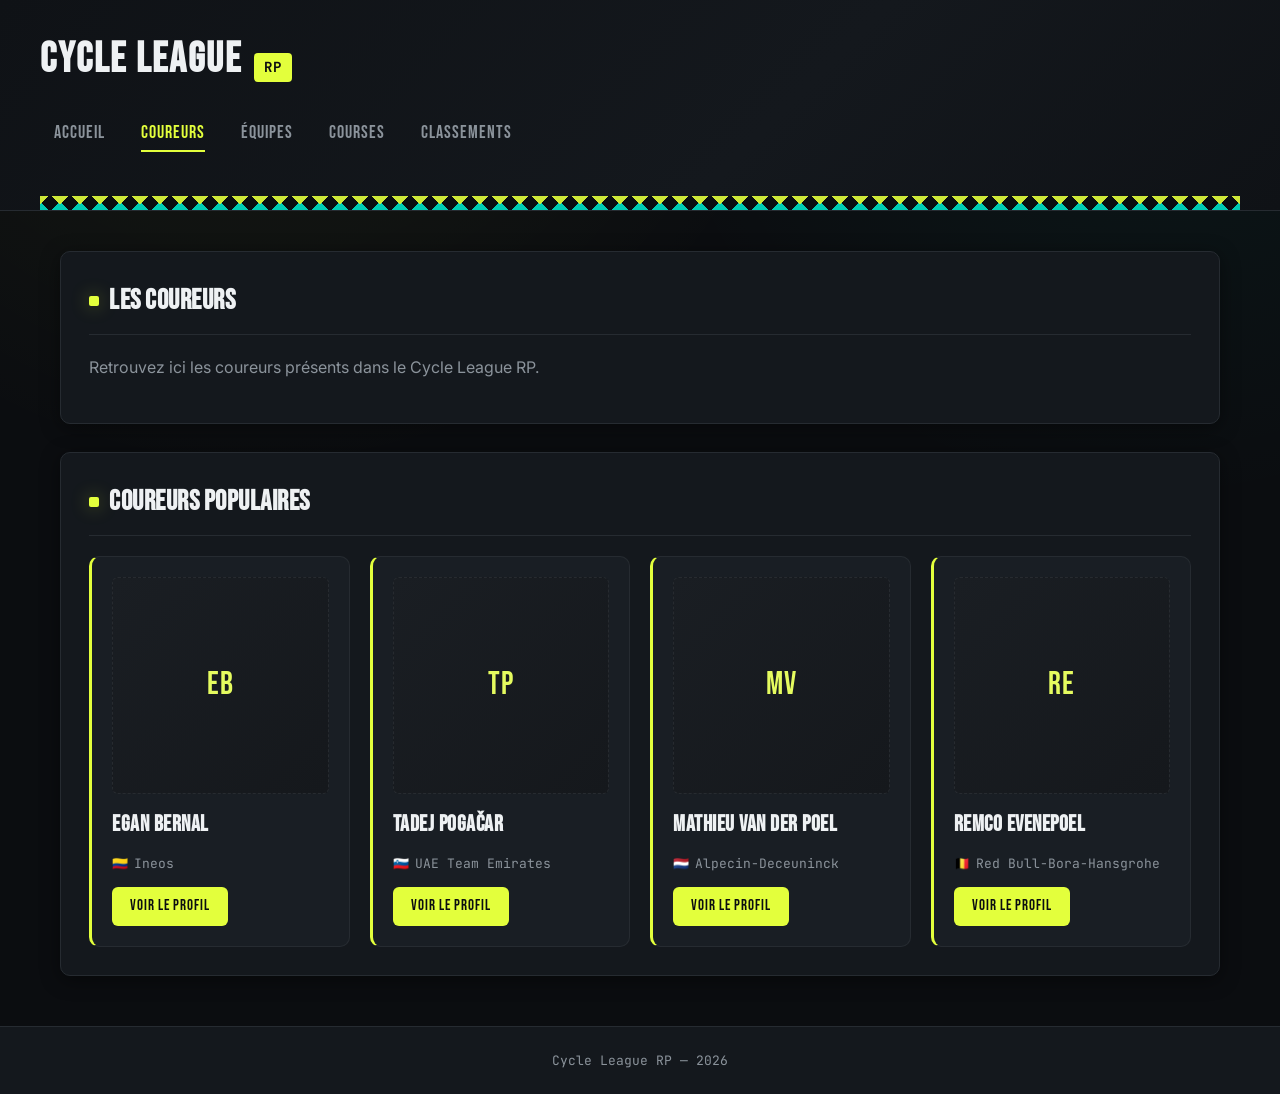
==== coureurs.html @ e8b7ac70 "Update coureurs.html" ====
<!DOCTYPE html>
<html lang="fr">
<head>
    <meta charset="UTF-8">
    <meta name="viewport" content="width=device-width, initial-scale=1.0">
    <title>Coureurs — Cycle League RP</title>
    <link rel="stylesheet" href="style.css">
</head>
<body>

<header>
    <h1>Cycle League <span class="tag">RP</span></h1>
    <nav>
        <a href="index.html">Accueil</a>
        <a href="coureurs.html" class="active">Coureurs</a>
        <a href="equipes.html">Équipes</a>
        <a href="courses.html">Courses</a>
        <a href="classements.html">Classements</a>
    </nav>
</header>

<main>
    <section>
        <h2>Les coureurs</h2>
        <p>Retrouvez ici les coureurs présents dans le Cycle League RP.</p>
    </section>

    <section>
        <h2>Coureurs populaires</h2>
        <div id="riders-list" class="card-grid">
            <p class="empty-state">Chargement des coureurs…</p>
        </div>
    </section>
</main>

<footer>
    Cycle League RP — 2026
</footer>

<script src="js/riders.js"></script>
</body>
</html>
---- style.css ----
/* ============================================================
   CYCLE LEAGUE RP — FEUILLE DE STYLE
   Thème : "Broadcast de course" — sombre, accents fluo,
   inspiré des profils d'étape et des écrans de chrono TV.
   ============================================================ */

/* ---- Polices Google Fonts ----
   Bebas Neue  : titres condensés, effet "dossard / panneau de chrono"
   Inter       : texte courant, très lisible
   JetBrains Mono : chiffres, temps, classements (effet télémétrie) */
@import url('https://fonts.googleapis.com/css2?family=Bebas+Neue&family=Inter:wght@400;500;600;700&family=JetBrains+Mono:wght@500;700&display=swap');

/* ============================================================
   1. VARIABLES — la palette et les tokens du design
   ============================================================ */
:root {
    /* Fond & surfaces */
    --bg: #0b0d10;              /* asphalte */
    --surface: #14181d;         /* cartes, sections */
    --surface-alt: #191e24;     /* cartes au survol / lignes alternées */
    --border: #262b31;

    /* Texte */
    --text: #eef1f3;
    --text-muted: #8b939b;

    /* Accents fluo */
    --accent: #e3ff3c;          /* jaune maillot — accent principal */
    --accent-2: #00e0c6;        /* cyan — accent secondaire */
    --accent-danger: #ff4d5e;   /* rouge — alertes, DNF, etc. */

    /* Ombres & effets */
    --glow-accent: 0 0 18px rgba(227, 255, 60, 0.35);
    --glow-accent-2: 0 0 18px rgba(0, 224, 198, 0.35);
    --shadow: 0 4px 20px rgba(0, 0, 0, 0.45);

    /* Typo */
    --font-display: 'Bebas Neue', 'Arial Narrow', sans-serif;
    --font-body: 'Inter', Arial, Helvetica, sans-serif;
    --font-mono: 'JetBrains Mono', 'Courier New', monospace;

    /* Rythme */
    --radius: 10px;
    --container: 1200px;
}

/* ============================================================
   2. RESET & BASE
   ============================================================ */
* {
    box-sizing: border-box;
}

html {
    scroll-behavior: smooth;
}

body {
    margin: 0;
    font-family: var(--font-body);
    background: var(--bg);
    color: var(--text);
    line-height: 1.5;
    /* Léger grain d'asphalte en fond, très discret */
    background-image:
        radial-gradient(circle at 20% -10%, rgba(227, 255, 60, 0.06), transparent 40%),
        radial-gradient(circle at 90% 0%, rgba(0, 224, 198, 0.05), transparent 35%);
    background-attachment: fixed;
}

/* Accessibilité : on respecte les préférences de mouvement réduit */
@media (prefers-reduced-motion: reduce) {
    * {
        animation-duration: 0.001ms !important;
        transition-duration: 0.001ms !important;
    }
    html {
        scroll-behavior: auto;
    }
}

/* Focus clavier toujours visible (accessibilité) */
a:focus-visible,
button:focus-visible {
    outline: 2px solid var(--accent);
    outline-offset: 3px;
    border-radius: 4px;
}

h1, h2, h3 {
    font-family: var(--font-display);
    letter-spacing: 0.5px;
    color: var(--text);
}

/* ============================================================
   3. EN-TÊTE
   ============================================================ */
header {
    background: linear-gradient(135deg, #0f1216 0%, #14181d 60%, #0f1216 100%);
    color: var(--text);
    padding: 28px 40px 0;
    position: relative;
    border-bottom: 1px solid var(--border);
}

header h1 {
    margin: 0 0 20px 0;
    font-size: 42px;
    text-transform: uppercase;
    letter-spacing: 2px;
    display: flex;
    align-items: baseline;
    gap: 12px;
}

/* Petit accent "dossard" à côté du titre — optionnel,
   ajoute <span class="tag">RP</span> après le nom si tu veux l'effet */
header h1 .tag {
    font-family: var(--font-mono);
    font-size: 14px;
    background: var(--accent);
    color: #0b0d10;
    padding: 4px 10px;
    border-radius: 4px;
    letter-spacing: 1px;
}

/* ---- Signature visuelle : profil d'étape en dents de scie ----
   Une bande de "montagne" façon profil d'étape TV, sous le header. */
header::after {
    content: "";
    display: block;
    height: 14px;
    margin-top: 24px;
    background:
        linear-gradient(135deg, var(--accent) 25%, transparent 25%) 0 50% / 20px 14px,
        linear-gradient(225deg, var(--accent) 25%, transparent 25%) 0 50% / 20px 14px,
        linear-gradient(315deg, var(--accent-2) 25%, transparent 25%) 0 50% / 20px 14px,
        linear-gradient(45deg,  var(--accent-2) 25%, transparent 25%) 0 50% / 20px 14px;
    background-color: var(--bg);
    opacity: 0.9;
}

/* ============================================================
   4. NAVIGATION
   ============================================================ */
nav {
    display: flex;
    gap: 8px;
    flex-wrap: wrap;
    padding-bottom: 18px;
}

nav a {
    position: relative;
    color: var(--text-muted);
    text-decoration: none;
    font-family: var(--font-display);
    font-size: 18px;
    letter-spacing: 1px;
    text-transform: uppercase;
    padding: 8px 14px;
    border-radius: 6px;
    transition: color 0.2s ease, background 0.2s ease;
}

nav a::after {
    content: "";
    position: absolute;
    left: 14px;
    right: 14px;
    bottom: 2px;
    height: 2px;
    background: var(--accent);
    transform: scaleX(0);
    transform-origin: left;
    transition: transform 0.25s ease;
}

nav a:hover,
nav a:focus-visible {
    color: var(--text);
    background: rgba(227, 255, 60, 0.06);
}

nav a:hover::after,
nav a:focus-visible::after {
    transform: scaleX(1);
}

/* Page active — ajoute class="active" sur le lien courant dans ton HTML */
nav a.active {
    color: var(--accent);
}

nav a.active::after {
    transform: scaleX(1);
}

/* ============================================================
   5. CONTENU / SECTIONS
   ============================================================ */
main {
    max-width: var(--container);
    margin: 40px auto;
    padding: 0 20px;
}

section {
    background: var(--surface);
    border: 1px solid var(--border);
    margin-bottom: 28px;
    padding: 28px;
    border-radius: var(--radius);
    box-shadow: var(--shadow);
}

section h2 {
    margin: 0 0 20px 0;
    font-size: 28px;
    text-transform: uppercase;
    color: var(--text);
    padding-bottom: 12px;
    border-bottom: 1px solid var(--border);
    display: flex;
    align-items: center;
    gap: 10px;
}

/* Petit repère façon "borne kilométrique" devant les titres de section */
section h2::before {
    content: "";
    width: 10px;
    height: 10px;
    background: var(--accent);
    border-radius: 2px;
    box-shadow: var(--glow-accent);
    flex-shrink: 0;
}

section p {
    color: var(--text-muted);
}

/* État vide (ex : "Aucune course pour le moment") */
.empty-state {
    color: var(--text-muted);
    font-family: var(--font-mono);
    font-size: 14px;
    padding: 24px;
    text-align: center;
    border: 1px dashed var(--border);
    border-radius: var(--radius);
    background: var(--surface-alt);
}

/* ============================================================
   6. GRILLE DE CARTES (coureurs, équipes, courses)
   ============================================================ */
.card-grid {
    display: grid;
    grid-template-columns: repeat(auto-fill, minmax(240px, 1fr));
    gap: 20px;
}

.card {
    background: var(--surface-alt);
    border: 1px solid var(--border);
    border-left: 3px solid var(--accent);
    border-radius: var(--radius);
    padding: 20px;
    transition: transform 0.2s ease, box-shadow 0.2s ease, border-color 0.2s ease;
}

.card:hover {
    transform: translateY(-4px);
    border-left-color: var(--accent-2);
    box-shadow: var(--glow-accent-2);
}

.card img,
.card .img-fallback {
    width: 100%;
    aspect-ratio: 1 / 1;
    object-fit: cover;
    border-radius: 6px;
    margin-bottom: 14px;
    filter: grayscale(20%);
    transition: filter 0.2s ease;
}

/* Avatar de secours : affiché automatiquement par riders.js si l'image
   d'un coureur ne charge pas. Mêmes dimensions que l'image réelle. */
.img-fallback {
    display: flex;
    align-items: center;
    justify-content: center;
    background: linear-gradient(135deg, var(--surface-alt), var(--surface));
    border: 1px dashed var(--border);
    color: var(--accent);
    font-family: var(--font-display);
    font-size: 32px;
    letter-spacing: 1px;
}

.card:hover img {
    filter: grayscale(0%);
}

.card h3 {
    margin: 0 0 4px 0;
    font-size: 22px;
    text-transform: uppercase;
}

.card .meta {
    font-family: var(--font-mono);
    font-size: 13px;
    color: var(--text-muted);
    margin-bottom: 14px;
}

.card .flag {
    margin-right: 6px;
}

/* Bouton "Voir le profil" */
.btn {
    display: inline-block;
    font-family: var(--font-display);
    letter-spacing: 1px;
    text-transform: uppercase;
    font-size: 15px;
    color: var(--bg);
    background: var(--accent);
    padding: 8px 18px;
    border-radius: 6px;
    text-decoration: none;
    border: none;
    cursor: pointer;
    transition: box-shadow 0.2s ease, transform 0.15s ease, background 0.2s ease;
}

.btn:hover,
.btn:focus-visible {
    box-shadow: var(--glow-accent);
    transform: translateY(-1px);
}

.btn.btn-outline {
    background: transparent;
    color: var(--accent-2);
    border: 1px solid var(--accent-2);
}

.btn.btn-outline:hover {
    background: rgba(0, 224, 198, 0.1);
    box-shadow: var(--glow-accent-2);
}

/* ============================================================
   7. TABLEAUX (classements)
   ============================================================ */
table {
    width: 100%;
    border-collapse: collapse;
    font-family: var(--font-mono);
    font-size: 14px;
}

thead th {
    text-align: left;
    font-family: var(--font-body);
    font-weight: 700;
    text-transform: uppercase;
    font-size: 12px;
    letter-spacing: 0.5px;
    color: var(--text-muted);
    padding: 10px 14px;
    border-bottom: 2px solid var(--accent);
}

tbody td {
    padding: 12px 14px;
    border-bottom: 1px solid var(--border);
}

tbody tr:hover {
    background: var(--surface-alt);
}

/* Les 3 premiers du classement mis en valeur */
tbody tr:nth-child(1) td:first-child { color: var(--accent); font-weight: 700; }
tbody tr:nth-child(2) td:first-child { color: #cfd6dc; font-weight: 700; }
tbody tr:nth-child(3) td:first-child { color: #c98a4b; font-weight: 700; }

/* ============================================================
   8. BADGES (spécialité coureur, statut course...)
   ============================================================ */
.badge {
    display: inline-block;
    font-family: var(--font-mono);
    font-size: 11px;
    text-transform: uppercase;
    letter-spacing: 0.5px;
    padding: 3px 8px;
    border-radius: 4px;
    border: 1px solid var(--border);
    color: var(--text-muted);
}

.badge.badge-accent {
    color: var(--bg);
    background: var(--accent);
    border-color: var(--accent);
}

.badge.badge-live {
    color: var(--accent-danger);
    border-color: var(--accent-danger);
}

/* ============================================================
   9. PIED DE PAGE
   ============================================================ */
footer {
    background: var(--surface);
    border-top: 1px solid var(--border);
    color: var(--text-muted);
    text-align: center;
    padding: 24px;
    margin-top: 50px;
    font-family: var(--font-mono);
    font-size: 13px;
}

footer a {
    color: var(--accent-2);
    text-decoration: none;
}

footer a:hover {
    text-decoration: underline;
}

/* ============================================================
   10bis. PROFIL COUREUR (façon FirstCycling)
   Fiche technique dense : identité, stats, spécialités, palmarès.
   ============================================================ */

/* ---- En-tête du profil : photo + identité ---- */
.rider-header {
    display: flex;
    gap: 24px;
    align-items: flex-start;
    flex-wrap: wrap;
}

.rider-header img,
.rider-header .img-fallback {
    width: 140px;
    height: 140px;
    object-fit: cover;
    border-radius: var(--radius);
    border: 2px solid var(--accent);
    box-shadow: var(--glow-accent);
    flex-shrink: 0;
    font-size: 40px;
}

.rider-header .rider-identity h1 {
    font-size: 38px;
    margin: 0 0 6px 0;
    text-transform: uppercase;
    line-height: 1;
}

.rider-header .rider-team {
    font-family: var(--font-mono);
    font-size: 14px;
    color: var(--accent-2);
    margin: 0 0 10px 0;
}

.rider-header .rider-rank {
    display: inline-flex;
    align-items: baseline;
    gap: 6px;
    font-family: var(--font-mono);
    font-size: 13px;
    color: var(--text-muted);
    background: var(--surface-alt);
    border: 1px solid var(--border);
    padding: 4px 10px;
    border-radius: 6px;
}

.rider-header .rider-rank strong {
    color: var(--accent);
    font-size: 16px;
}

/* ---- Grille d'infos clé/valeur (Nom, DDN, Nationalité, Poids, Taille...) ---- */
.rider-info-grid {
    display: grid;
    grid-template-columns: repeat(auto-fit, minmax(150px, 1fr));
    gap: 1px;
    background: var(--border);
    border: 1px solid var(--border);
    border-radius: var(--radius);
    overflow: hidden;
    margin: 24px 0;
}

.rider-info-grid dl {
    margin: 0;
    background: var(--surface-alt);
    padding: 12px 16px;
}

.rider-info-grid dt {
    font-family: var(--font-mono);
    font-size: 11px;
    text-transform: uppercase;
    letter-spacing: 0.5px;
    color: var(--text-muted);
    margin-bottom: 4px;
}

.rider-info-grid dd {
    margin: 0;
    font-family: var(--font-mono);
    font-size: 15px;
    font-weight: 700;
    color: var(--text);
}

/* ---- Barres de spécialité (GC, Sprint, Grimpeur, CLM...) ---- */
.specialty-list {
    display: flex;
    flex-direction: column;
    gap: 12px;
}

.specialty-row {
    display: grid;
    grid-template-columns: 110px 1fr 40px;
    align-items: center;
    gap: 12px;
}

.specialty-row .specialty-label {
    font-family: var(--font-mono);
    font-size: 12px;
    text-transform: uppercase;
    color: var(--text-muted);
}

.specialty-row .specialty-track {
    height: 8px;
    background: var(--surface-alt);
    border: 1px solid var(--border);
    border-radius: 4px;
    overflow: hidden;
}

.specialty-row .specialty-fill {
    height: 100%;
    background: linear-gradient(90deg, var(--accent-2), var(--accent));
    border-radius: 4px;
}

.specialty-row .specialty-value {
    font-family: var(--font-mono);
    font-size: 13px;
    text-align: right;
    color: var(--text);
}

/* ---- Liens réseaux ---- */
.rider-links {
    display: flex;
    gap: 8px;
    flex-wrap: wrap;
    margin-top: 14px;
}

.rider-links a {
    font-family: var(--font-mono);
    font-size: 11px;
    text-transform: uppercase;
    color: var(--text-muted);
    border: 1px solid var(--border);
    padding: 5px 10px;
    border-radius: 4px;
    text-decoration: none;
    transition: color 0.2s ease, border-color 0.2s ease;
}

.rider-links a:hover {
    color: var(--accent-2);
    border-color: var(--accent-2);
}

/* ---- Palmarès, groupé par année ---- */
.palmares {
    display: flex;
    flex-direction: column;
    gap: 18px;
}

.palmares-year {
    display: grid;
    grid-template-columns: 70px 1fr;
    gap: 16px;
}

.palmares-year .year-label {
    font-family: var(--font-display);
    font-size: 26px;
    color: var(--accent);
    line-height: 1;
}

.palmares-year ul {
    list-style: none;
    margin: 0;
    padding: 0;
    display: flex;
    flex-direction: column;
    gap: 8px;
}

.palmares-year li {
    display: flex;
    align-items: baseline;
    gap: 10px;
    padding: 8px 12px;
    background: var(--surface-alt);
    border-left: 2px solid var(--border);
    border-radius: 4px;
    font-size: 14px;
}

.palmares-year li.win {
    border-left-color: var(--accent);
}

.palmares-year li .result-pos {
    font-family: var(--font-mono);
    font-weight: 700;
    color: var(--accent);
    min-width: 24px;
}

.palmares-year li .result-race {
    color: var(--text);
}

.palmares-year li .result-race .stage {
    color: var(--text-muted);
    font-size: 12px;
}

/* ============================================================
   10. RESPONSIVE
   ============================================================ */
@media (max-width: 640px) {
    header {
        padding: 20px 20px 0;
    }
    header h1 {
        font-size: 30px;
    }
    nav a {
        font-size: 15px;
        padding: 6px 10px;
    }
    section {
        padding: 20px;
    }
    .card-grid {
        grid-template-columns: 1fr;
    }
    .rider-header {
        flex-direction: column;
        align-items: center;
        text-align: center;
    }
    .specialty-row {
        grid-template-columns: 90px 1fr 32px;
    }
    .palmares-year {
        grid-template-columns: 1fr;
        gap: 6px;
    }
}
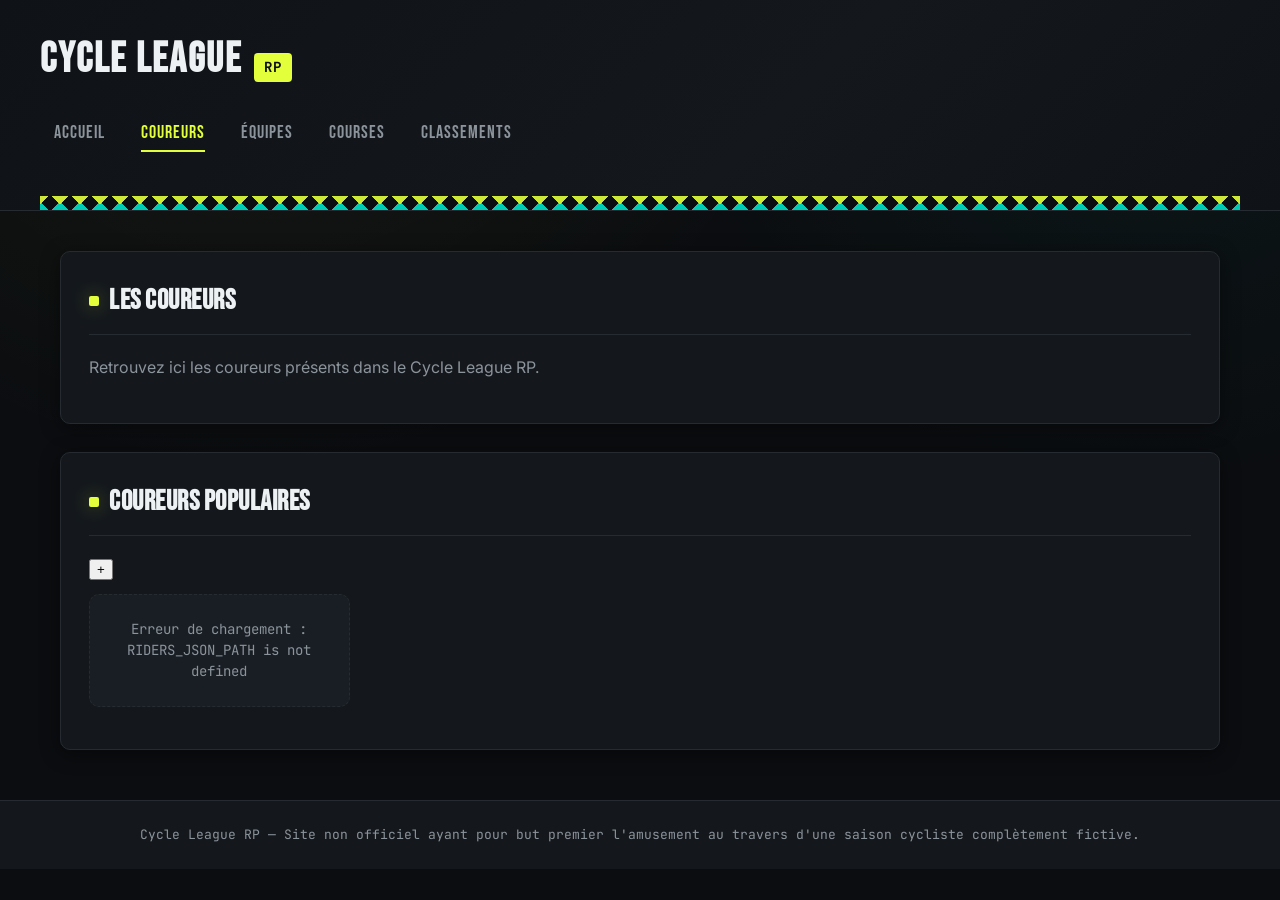
==== commit fb88892e: "Update coureurs.html" ====
--- a/coureurs.html
+++ b/coureurs.html
@@ -26,7 +26,10 @@
     </section>
 
     <section>
-        <h2>Coureurs populaires</h2>
+        <div class="section-header-row">
+            <h2>Coureurs populaires</h2>
+            <button type="button" id="add-rider-btn" class="icon-btn" title="Ajouter un coureur" aria-label="Ajouter un coureur">+</button>
+        </div>
         <div id="riders-list" class="card-grid">
             <p class="empty-state">Chargement des coureurs…</p>
         </div>
@@ -34,9 +37,10 @@
 </main>
 
 <footer>
-    Cycle League RP — 2026
+    Cycle League RP — Site non officiel ayant pour but premier l'amusement au travers d'une saison cycliste complètement fictive. 
 </footer>
 
 <script src="js/riders.js"></script>
+<script src="js/admin.js"></script>
 </body>
 </html>
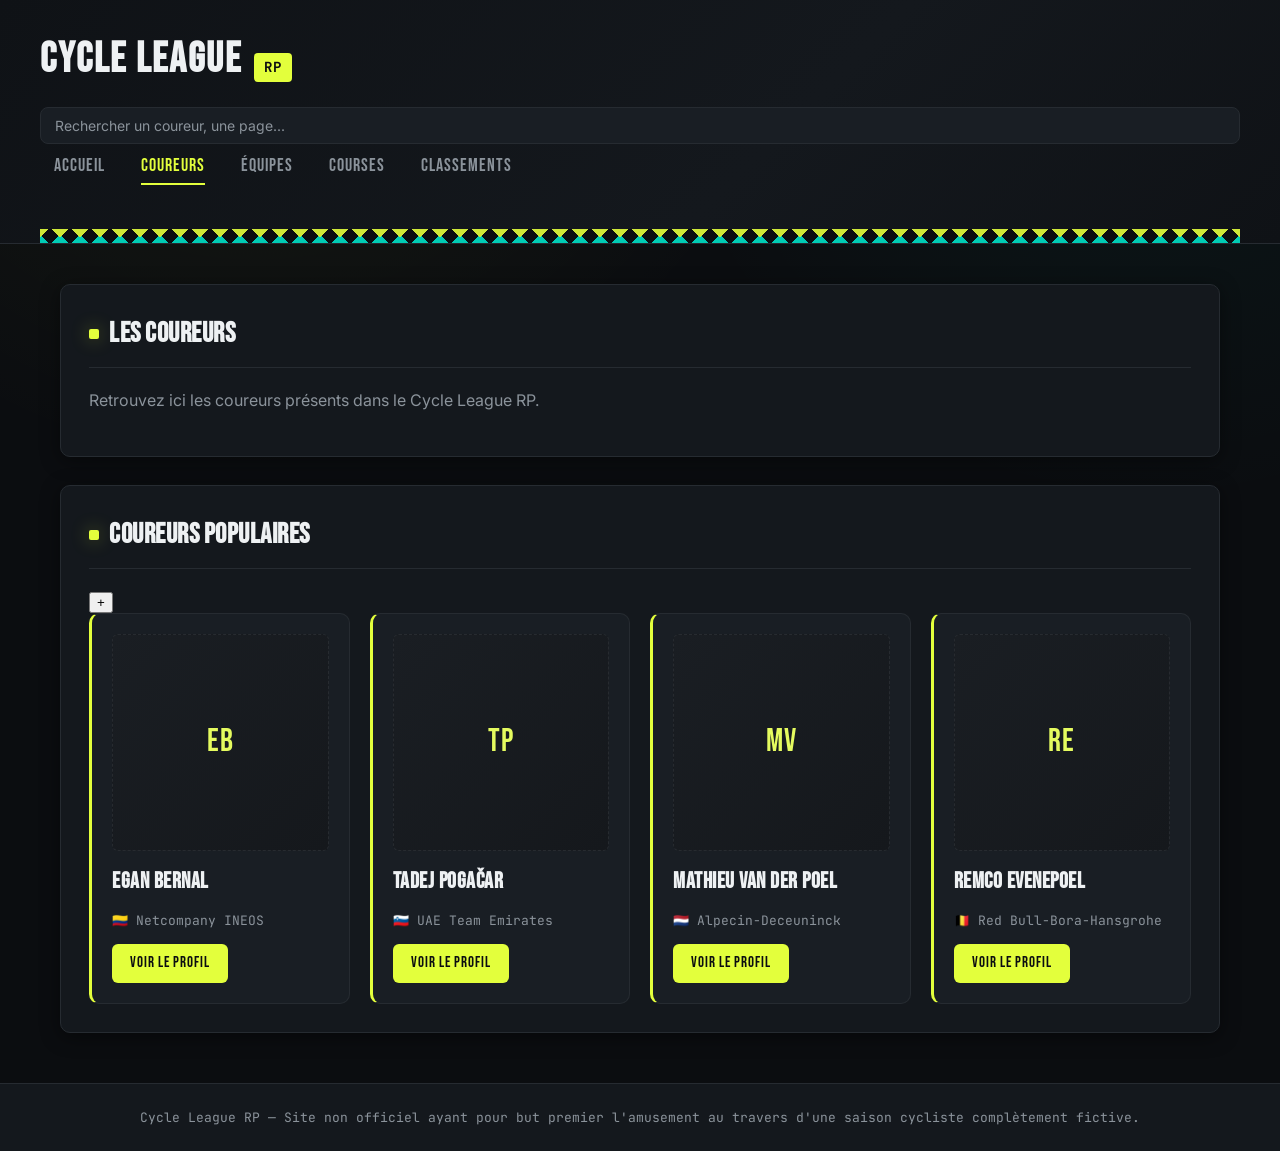
==== commit d9a7add7: "Update coureurs.html" ====
--- a/coureurs.html
+++ b/coureurs.html
@@ -9,7 +9,13 @@
 <body>
 
 <header>
-    <h1>Cycle League <span class="tag">RP</span></h1>
+    <div class="header-top">
+        <h1>Cycle League <span class="tag">RP</span></h1>
+        <div class="site-search">
+            <input type="text" id="site-search-input" placeholder="Rechercher un coureur, une page..." autocomplete="off">
+            <div id="site-search-results" class="site-search-results"></div>
+        </div>
+    </div>
     <nav>
         <a href="index.html">Accueil</a>
         <a href="coureurs.html" class="active">Coureurs</a>
--- a/style.css
+++ b/style.css
@@ -445,6 +445,251 @@
 }
 
 /* ============================================================
+   12. PROFIL COUREUR v2 — style FirstCycling (noir & blanc)
+   ============================================================ */
+.fc-profile {
+    background: #ffffff;
+    color: #1a1a1a;
+    border-radius: var(--radius);
+    overflow: hidden;
+    border: 1px solid #e0e0e0;
+}
+
+.fc-header {
+    display: flex;
+    align-items: center;
+    gap: 16px;
+    padding: 20px;
+    background: #f0f0f0;
+    border-bottom: 1px solid #e0e0e0;
+    flex-wrap: wrap;
+}
+
+.fc-header img,
+.fc-header .img-fallback {
+    width: 72px;
+    height: 72px;
+    border-radius: 50%;
+    object-fit: cover;
+    border: 2px solid #000;
+    font-size: 22px;
+    color: #000;
+    background: #ddd;
+}
+
+.fc-header-info h1 {
+    margin: 0;
+    font-size: 26px;
+    font-family: var(--font-body);
+    font-weight: 700;
+    text-transform: none;
+    letter-spacing: 0;
+    color: #111;
+}
+
+.fc-header-info p {
+    margin: 4px 0 0;
+    color: #555;
+    font-size: 15px;
+}
+
+.fc-stats-row {
+    display: flex;
+    gap: 24px;
+    padding: 10px 20px;
+    background: #fafafa;
+    border-bottom: 1px solid #e0e0e0;
+    font-size: 14px;
+    color: #333;
+    flex-wrap: wrap;
+    font-family: var(--font-mono);
+}
+
+.fc-stats-row span {
+    display: flex;
+    align-items: center;
+    gap: 6px;
+}
+
+.fc-tabs {
+    display: flex;
+    gap: 4px;
+    padding: 0 20px;
+    background: #fff;
+    border-bottom: 2px solid #e0e0e0;
+    overflow-x: auto;
+}
+
+.fc-tab {
+    padding: 12px 14px;
+    font-family: var(--font-mono);
+    font-size: 13px;
+    text-transform: uppercase;
+    letter-spacing: 0.5px;
+    color: #888;
+    background: none;
+    border: none;
+    cursor: pointer;
+    border-bottom: 3px solid transparent;
+    white-space: nowrap;
+}
+
+.fc-tab.active {
+    color: #000;
+    border-bottom-color: #000;
+    font-weight: 700;
+}
+
+.fc-tab:hover {
+    color: #000;
+}
+
+.fc-year-tabs {
+    display: flex;
+    gap: 6px;
+    padding: 12px 20px;
+    overflow-x: auto;
+    border-bottom: 1px solid #e0e0e0;
+    background: #fff;
+}
+
+.fc-year-tab {
+    padding: 6px 12px;
+    border: 1px solid #ccc;
+    border-radius: 6px;
+    background: #fff;
+    font-family: var(--font-mono);
+    font-size: 13px;
+    color: #333;
+    cursor: pointer;
+    white-space: nowrap;
+}
+
+.fc-year-tab.active {
+    background: #000;
+    color: #fff;
+    border-color: #000;
+}
+
+.fc-category-tabs {
+    display: flex;
+    gap: 16px;
+    padding: 10px 20px;
+    border-bottom: 1px solid #e0e0e0;
+    font-size: 13px;
+    color: #888;
+    flex-wrap: wrap;
+    background: #fff;
+}
+
+.fc-category-tab {
+    cursor: pointer;
+    padding-bottom: 6px;
+    border-bottom: 2px solid transparent;
+}
+
+.fc-category-tab.active {
+    color: #000;
+    border-bottom-color: #000;
+    font-weight: 700;
+}
+
+.fc-results-table {
+    width: 100%;
+    border-collapse: collapse;
+    font-size: 14px;
+    background: #fff;
+}
+
+.fc-results-table td {
+    padding: 10px 20px;
+    border-bottom: 1px solid #eee;
+    color: #222;
+    vertical-align: middle;
+}
+
+.fc-results-table tr:hover {
+    background: #fafafa;
+}
+
+.fc-date {
+    color: #888;
+    font-family: var(--font-mono);
+    font-size: 12px;
+    width: 60px;
+}
+
+.fc-pos {
+    font-weight: 700;
+    width: 36px;
+}
+
+.fc-race {
+    font-weight: 600;
+}
+
+.fc-tag {
+    display: inline-block;
+    background: #eee;
+    color: #555;
+    font-size: 11px;
+    padding: 2px 8px;
+    border-radius: 4px;
+    margin-left: 8px;
+}
+
+.jersey-icon {
+    display: inline-block;
+    width: 16px;
+    height: 16px;
+    border-radius: 50%;
+    border: 1px solid rgba(0, 0, 0, 0.25);
+    vertical-align: middle;
+}
+
+.jersey-icon.yellow { background: #FFD700; }
+.jersey-icon.green { background: #3aa655; }
+.jersey-icon.polka { background: radial-gradient(circle, #e63946 30%, #fff 31%) 0 0 / 8px 8px, #fff; }
+.jersey-icon.rainbow { background: conic-gradient(red, orange, yellow, green, blue, indigo, violet, red); }
+.jersey-icon.plain { background: #ddd; }
+.jersey-icon.none { background: transparent; border-color: transparent; }
+
+.fc-panel {
+    padding: 20px;
+    background: #fff;
+}
+
+.fc-empty {
+    padding: 30px;
+    text-align: center;
+    color: #888;
+    font-family: var(--font-mono);
+    font-size: 13px;
+}
+
+.fc-classement-box {
+    display: inline-flex;
+    flex-direction: column;
+    gap: 6px;
+    background: #f5f5f5;
+    border: 1px solid #e0e0e0;
+    border-radius: 8px;
+    padding: 16px 24px;
+}
+
+.fc-classement-box .fc-classement-label {
+    font-family: var(--font-mono);
+    font-size: 12px;
+    text-transform: uppercase;
+    color: #888;
+}
+
+.fc-classement-box .fc-classement-value {
+    font-size: 32px;
+    font-weight: 700;
+    color: #111;
+}
+/* ============================================================
    10bis. PROFIL COUREUR (façon FirstCycling)
    Fiche technique dense : identité, stats, spécialités, palmarès.
    ============================================================ */
@@ -664,9 +909,115 @@
 }
 
 /* ============================================================
+   13. RECHERCHE GLOBALE (en-tête)
+   ============================================================ */
+.header-top {
+    display: flex;
+    justify-content: space-between;
+    align-items: center;
+    flex-wrap: wrap;
+    gap: 16px;
+}
+
+.header-top h1 {
+    margin: 0;
+}
+
+.site-search {
+    position: relative;
+    width: 260px;
+    max-width: 100%;
+}
+
+.site-search input {
+    width: 100%;
+    background: var(--surface-alt);
+    border: 1px solid var(--border);
+    border-radius: 8px;
+    padding: 9px 14px;
+    color: var(--text);
+    font-family: var(--font-body);
+    font-size: 14px;
+}
+
+.site-search input:focus {
+    outline: none;
+    border-color: var(--accent);
+    box-shadow: 0 0 0 2px rgba(227, 255, 60, 0.15);
+}
+
+.site-search input::placeholder {
+    color: var(--text-muted);
+}
+
+.site-search-results {
+    display: none;
+    position: absolute;
+    top: calc(100% + 6px);
+    left: 0;
+    right: 0;
+    background: var(--surface);
+    border: 1px solid var(--border);
+    border-radius: 8px;
+    box-shadow: var(--shadow);
+    max-height: 320px;
+    overflow-y: auto;
+    z-index: 500;
+}
+
+.site-search-results.open {
+    display: block;
+}
+
+.site-search-result {
+    display: flex;
+    align-items: center;
+    justify-content: space-between;
+    gap: 10px;
+    padding: 10px 14px;
+    text-decoration: none;
+    color: var(--text);
+    border-bottom: 1px solid var(--border);
+    font-size: 14px;
+}
+
+.site-search-result:last-child {
+    border-bottom: none;
+}
+
+.site-search-result:hover,
+.site-search-result.active {
+    background: var(--surface-alt);
+    color: var(--accent);
+}
+
+.site-search-result .result-type {
+    font-family: var(--font-mono);
+    font-size: 10px;
+    text-transform: uppercase;
+    color: var(--text-muted);
+    border: 1px solid var(--border);
+    padding: 2px 6px;
+    border-radius: 4px;
+    flex-shrink: 0;
+}
+
+.site-search-empty {
+    padding: 14px;
+    color: var(--text-muted);
+    font-family: var(--font-mono);
+    font-size: 13px;
+    text-align: center;
+}
+
+/* ============================================================
    10. RESPONSIVE
    ============================================================ */
-@media (max-width: 640px) {
+@media (max-width: 640px)   
+
+    .header-top { flex-direction: column; align-items: stretch; }
+
+    .site-search { width: 100%; }{
     header {
         padding: 20px 20px 0;
     }
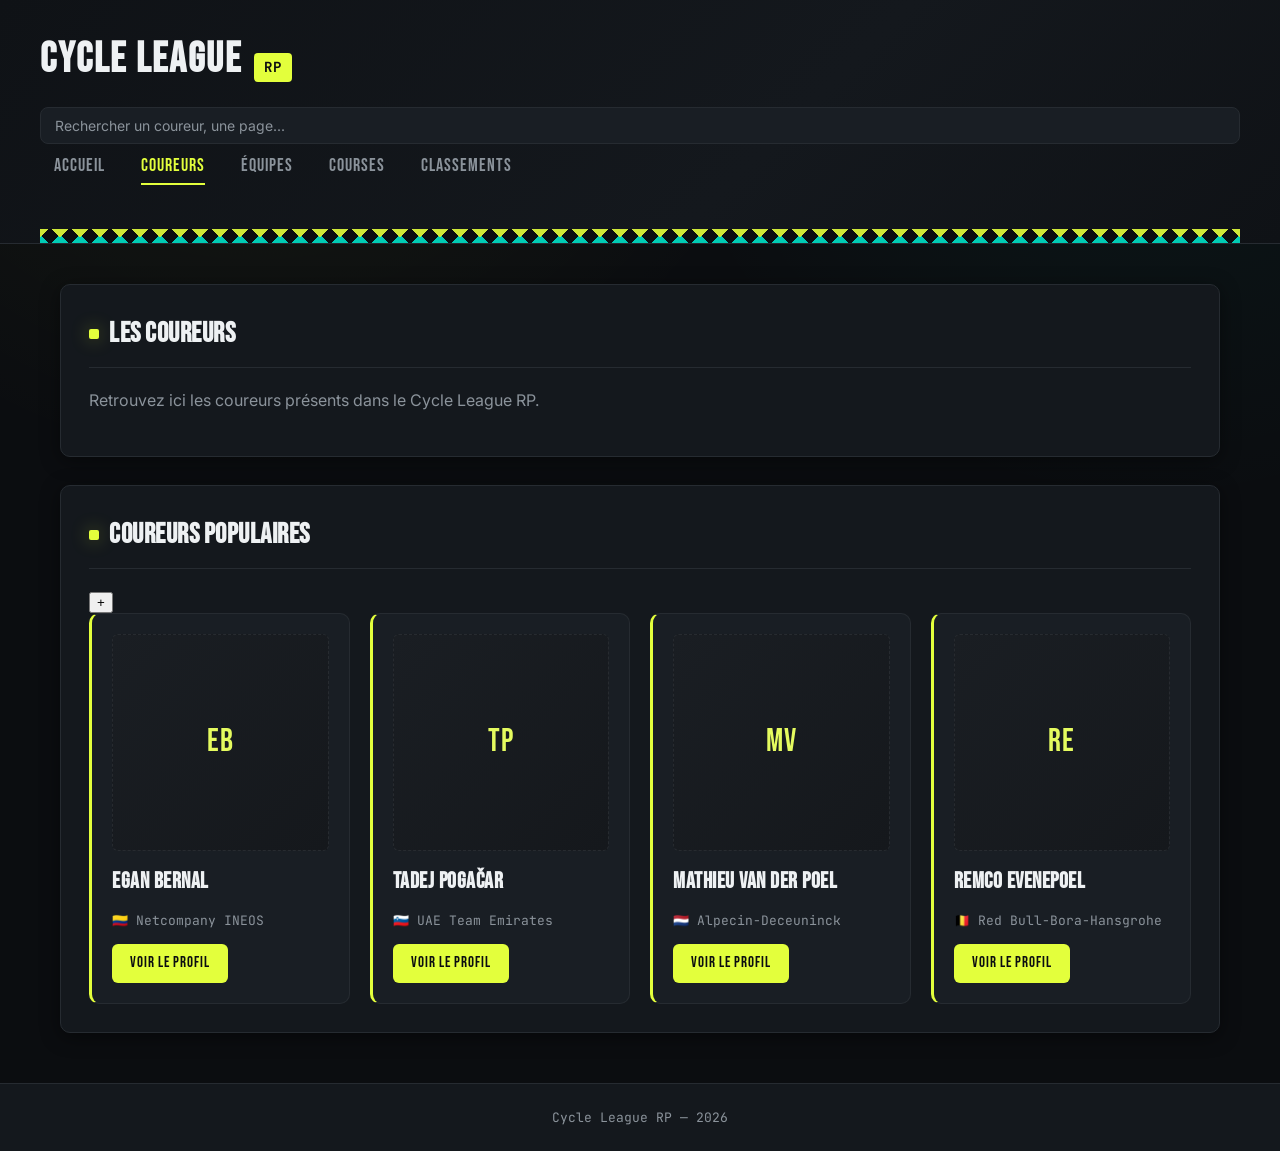
==== commit 504a1844: "Update coureurs.html" ====
--- a/coureurs.html
+++ b/coureurs.html
@@ -43,10 +43,11 @@
 </main>
 
 <footer>
-    Cycle League RP — Site non officiel ayant pour but premier l'amusement au travers d'une saison cycliste complètement fictive. 
+    Cycle League RP — 2026
 </footer>
 
 <script src="js/riders.js"></script>
 <script src="js/admin.js"></script>
+<script src="js/search.js"></script>
 </body>
 </html>
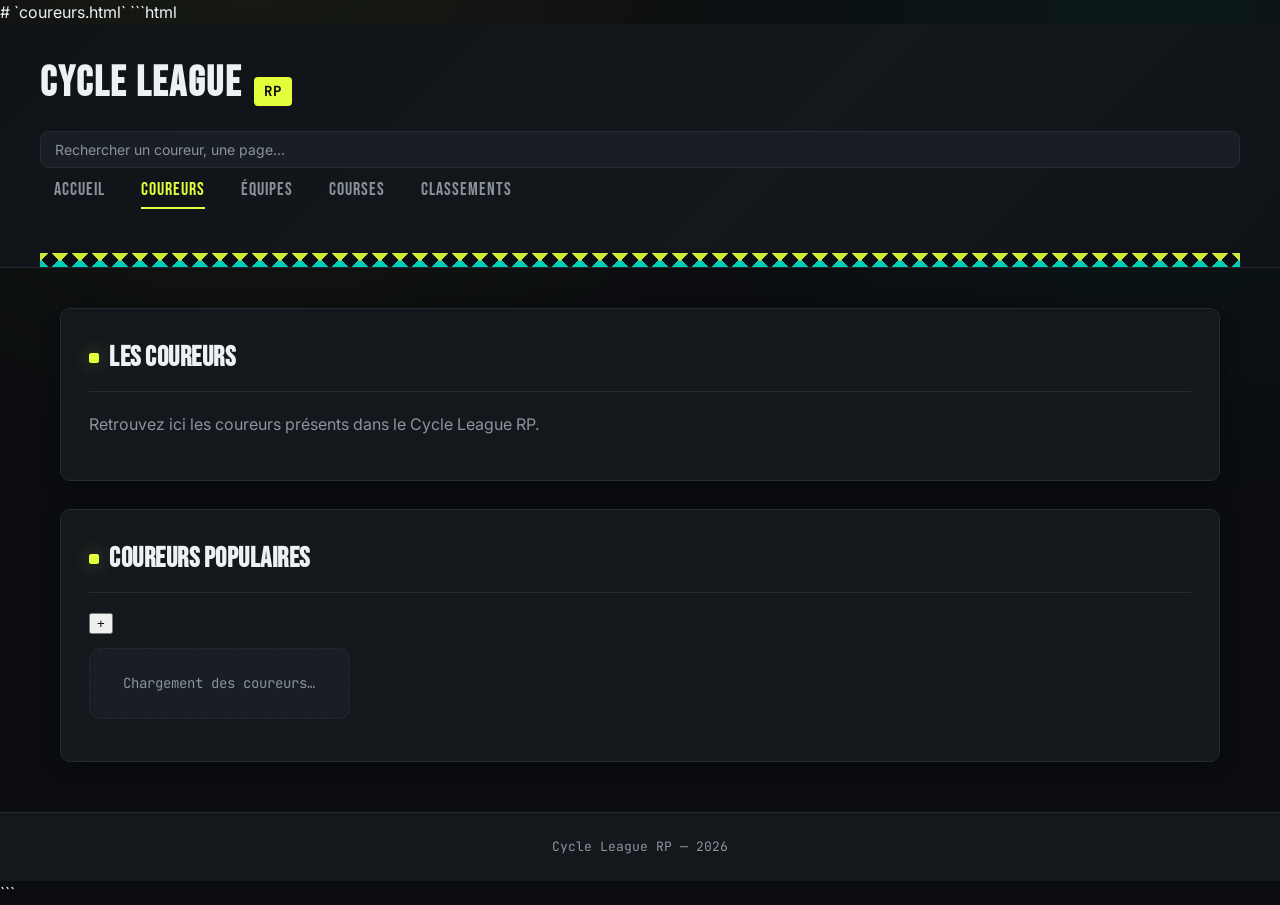
==== commit 0bf04039: "Update coureurs.html" ====
--- a/coureurs.html
+++ b/coureurs.html
@@ -1,53 +1,160 @@
+# `coureurs.html`
+
+```html
 <!DOCTYPE html>
 <html lang="fr">
+
 <head>
+
     <meta charset="UTF-8">
-    <meta name="viewport" content="width=device-width, initial-scale=1.0">
+
+    <meta
+        name="viewport"
+        content="width=device-width, initial-scale=1.0"
+    >
+
     <title>Coureurs — Cycle League RP</title>
-    <link rel="stylesheet" href="style.css">
+
+    <link
+        rel="stylesheet"
+        href="style.css"
+    >
+
 </head>
+
+
 <body>
 
+
 <header>
+
     <div class="header-top">
-        <h1>Cycle League <span class="tag">RP</span></h1>
+
+        <h1>
+            Cycle League
+            <span class="tag">RP</span>
+        </h1>
+
+
         <div class="site-search">
-            <input type="text" id="site-search-input" placeholder="Rechercher un coureur, une page..." autocomplete="off">
-            <div id="site-search-results" class="site-search-results"></div>
+
+            <input
+                type="text"
+                id="site-search-input"
+                placeholder="Rechercher un coureur, une page..."
+                autocomplete="off"
+            >
+
+            <div
+                id="site-search-results"
+                class="site-search-results"
+            ></div>
+
         </div>
+
     </div>
+
+
     <nav>
-        <a href="index.html">Accueil</a>
-        <a href="coureurs.html" class="active">Coureurs</a>
-        <a href="equipes.html">Équipes</a>
-        <a href="courses.html">Courses</a>
-        <a href="classements.html">Classements</a>
+
+        <a href="index.html">
+            Accueil
+        </a>
+
+        <a
+            href="coureurs.html"
+            class="active"
+        >
+            Coureurs
+        </a>
+
+        <a href="equipes.html">
+            Équipes
+        </a>
+
+        <a href="courses.html">
+            Courses
+        </a>
+
+        <a href="classements.html">
+            Classements
+        </a>
+
     </nav>
+
 </header>
 
+
 <main>
+
+
     <section>
-        <h2>Les coureurs</h2>
-        <p>Retrouvez ici les coureurs présents dans le Cycle League RP.</p>
+
+        <h2>
+            Les coureurs
+        </h2>
+
+        <p>
+            Retrouvez ici les coureurs présents dans le Cycle League RP.
+        </p>
+
     </section>
 
+
     <section>
+
         <div class="section-header-row">
-            <h2>Coureurs populaires</h2>
-            <button type="button" id="add-rider-btn" class="icon-btn" title="Ajouter un coureur" aria-label="Ajouter un coureur">+</button>
+
+            <h2>
+                Coureurs populaires
+            </h2>
+
+
+            <button
+                type="button"
+                id="add-rider-btn"
+                class="icon-btn"
+                title="Ajouter un coureur"
+                aria-label="Ajouter un coureur"
+            >
+                +
+            </button>
+
         </div>
-        <div id="riders-list" class="card-grid">
-            <p class="empty-state">Chargement des coureurs…</p>
+
+
+        <div
+            id="riders-list"
+            class="card-grid"
+        >
+
+            <p class="empty-state">
+                Chargement des coureurs…
+            </p>
+
         </div>
+
     </section>
+
+
 </main>
 
+
 <footer>
+
     Cycle League RP — 2026
+
 </footer>
 
+
 <script src="js/riders.js"></script>
+
 <script src="js/admin.js"></script>
+
 <script src="js/search.js"></script>
+
+
 </body>
+
 </html>
+```
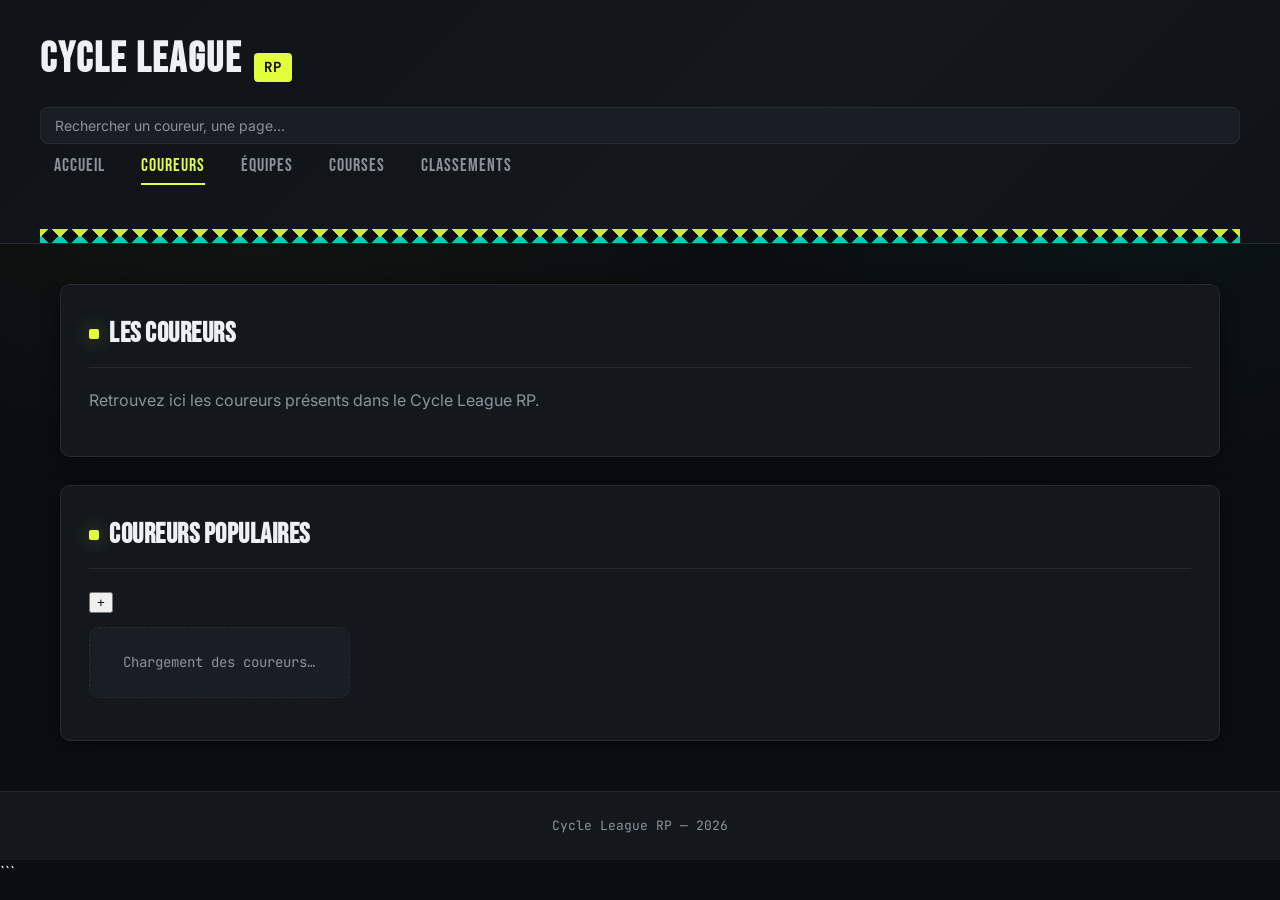
==== commit b01d5716: "Update coureurs.html" ====
--- a/coureurs.html
+++ b/coureurs.html
@@ -1,6 +1,3 @@
-# `coureurs.html`
-
-```html
 <!DOCTYPE html>
 <html lang="fr">
 
--- a/style.css
+++ b/style.css
@@ -1047,3 +1047,30 @@
         gap: 6px;
     }
 }
+/* Boutons des cartes coureurs */
+.card-actions {
+    display: flex;
+    gap: 10px;
+    margin-top: 15px;
+    align-items: center;
+}
+
+/* Bouton modifier */
+.edit-btn {
+    width: 42px;
+    height: 42px;
+    padding: 0;
+    border: none;
+    border-radius: 10px;
+    cursor: pointer;
+    font-size: 18px;
+    display: flex;
+    align-items: center;
+    justify-content: center;
+    transition: transform 0.2s ease, opacity 0.2s ease;
+}
+
+.edit-btn:hover {
+    transform: scale(1.08);
+    opacity: 0.85;
+}
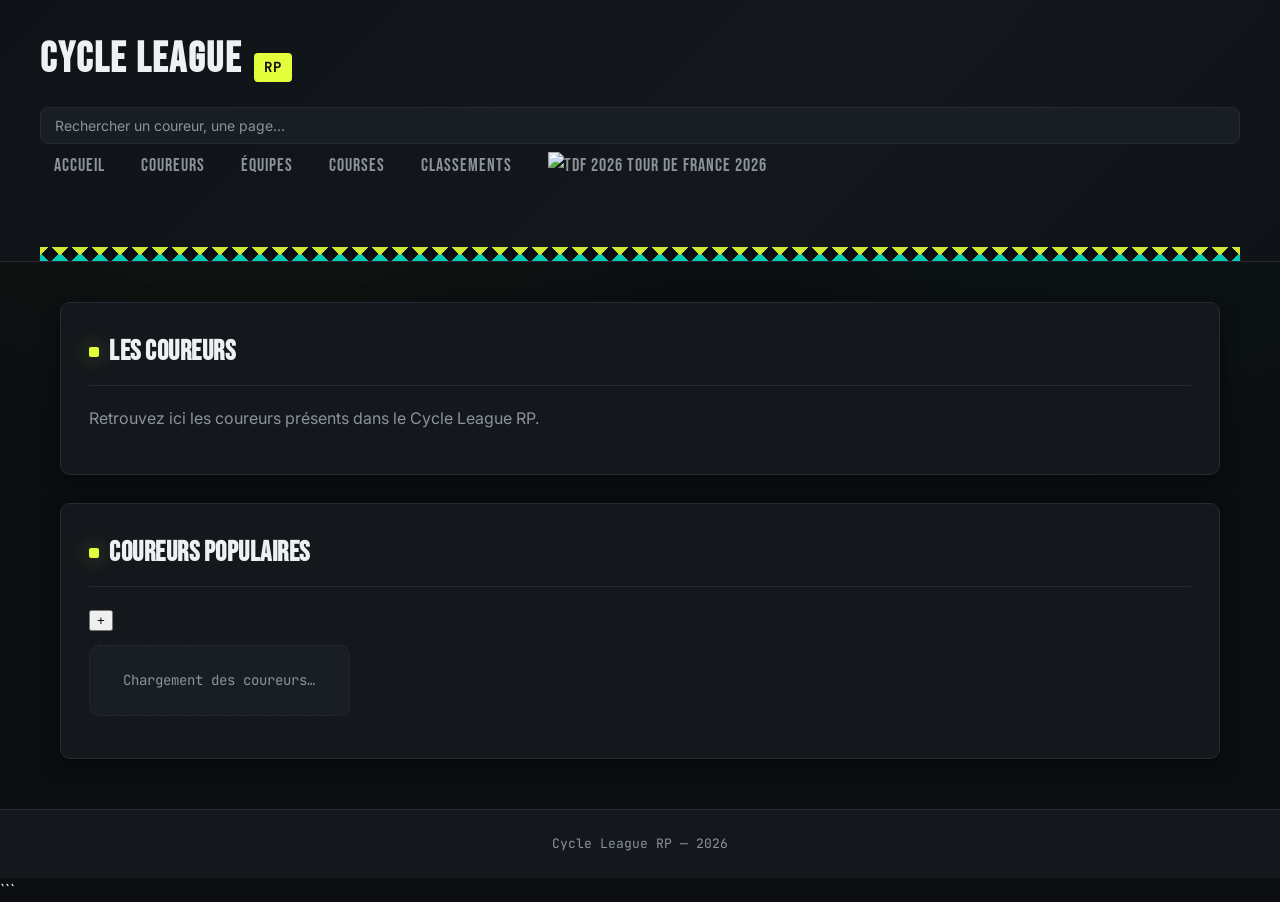
==== commit d0d4232d: "Update coureurs.html" ====
--- a/coureurs.html
+++ b/coureurs.html
@@ -53,31 +53,19 @@
 
 
     <nav>
-
-        <a href="index.html">
-            Accueil
-        </a>
-
-        <a
-            href="coureurs.html"
-            class="active"
-        >
-            Coureurs
-        </a>
-
-        <a href="equipes.html">
-            Équipes
-        </a>
-
-        <a href="courses.html">
-            Courses
-        </a>
-
-        <a href="classements.html">
-            Classements
-        </a>
-
-    </nav>
+<nav>
+    <a href="index.html">Accueil</a>
+    <a href="coureurs.html">Coureurs</a>
+    <a href="equipes.html">Équipes</a>
+    <a href="courses.html">Courses</a>
+    <a href="classements.html">Classements</a>
+    <!-- Nouvel onglet Tour de France 2026 -->
+    <a href="tdf2026.html" class="nav-tdf">
+        <img src="https://i.la-croix.com/836x/smart/2024/06/18/1489295-le-logo-du-tour-de-france-avant-le-depart-de-l-edi.jpg" alt="TdF 2026" class="tdf-icon">
+        Tour de France 2026
+    </a>
+</nav>
+  
 
 </header>
 
